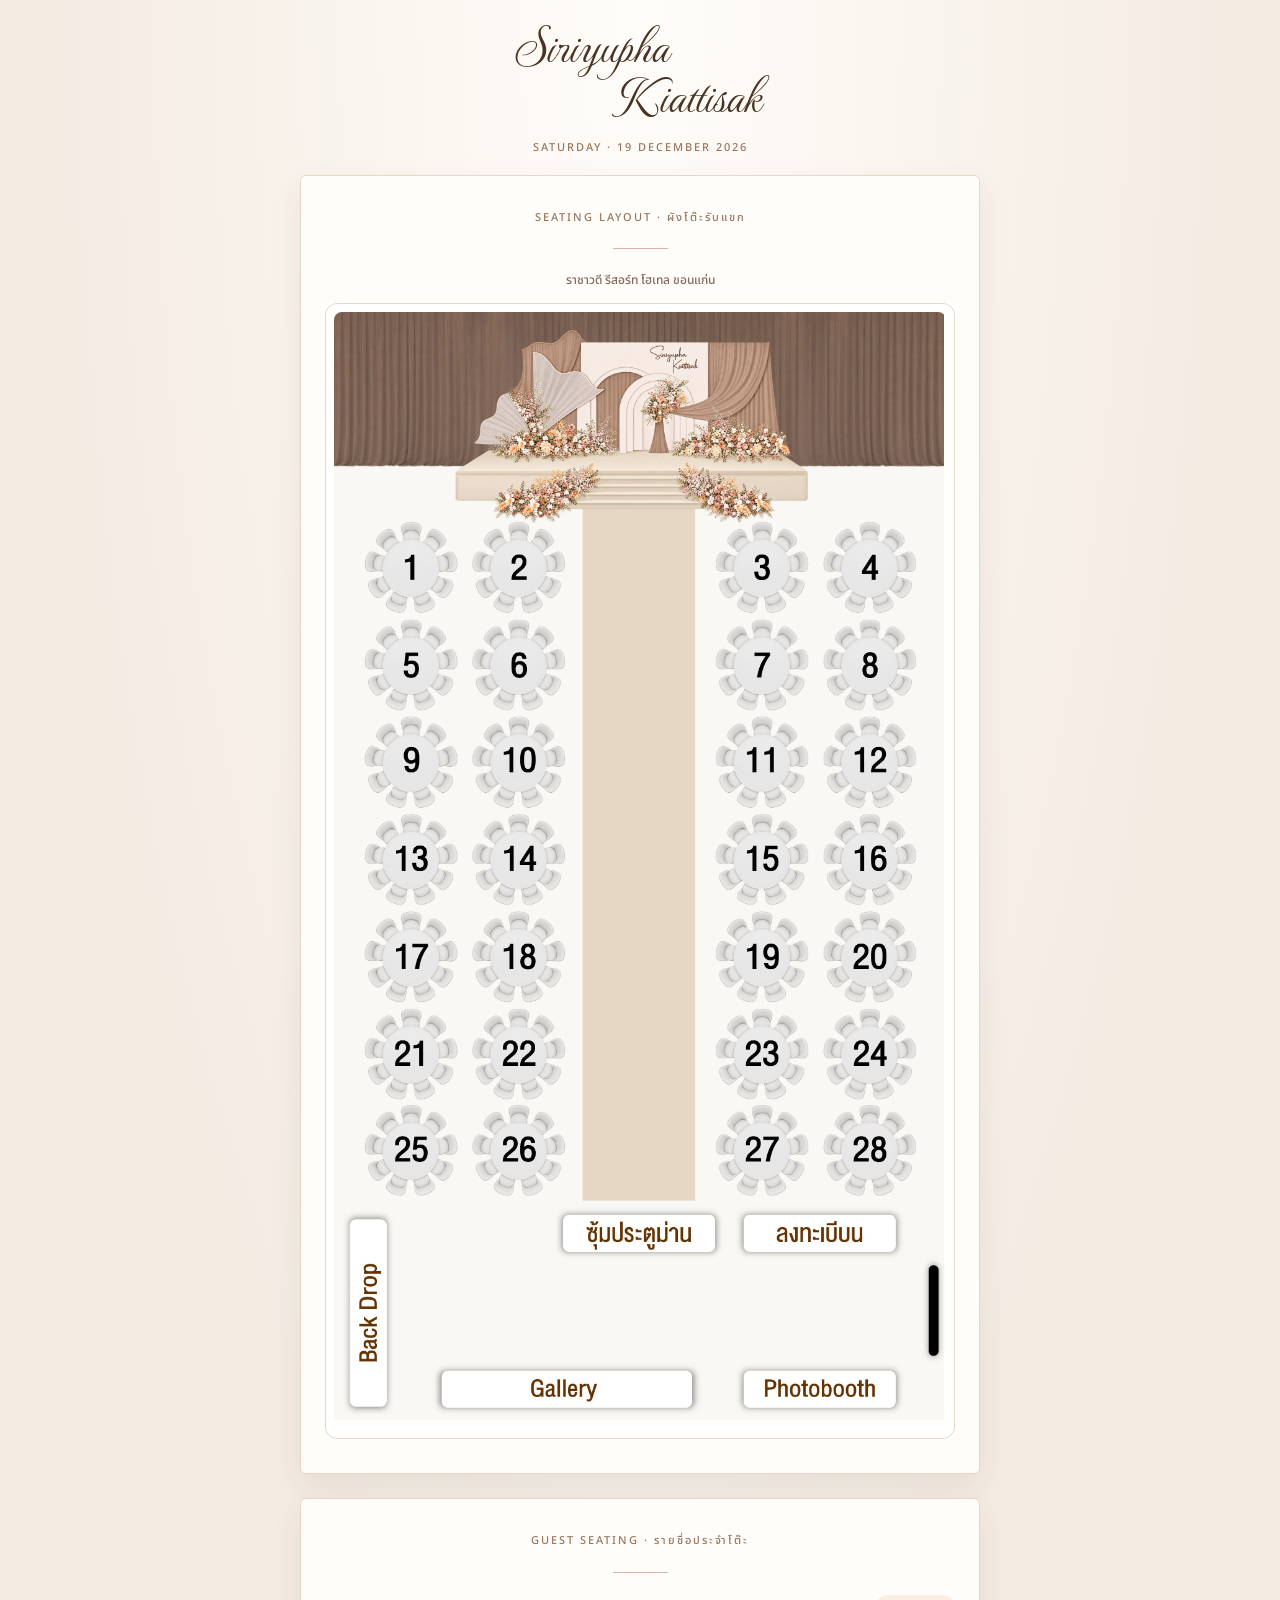
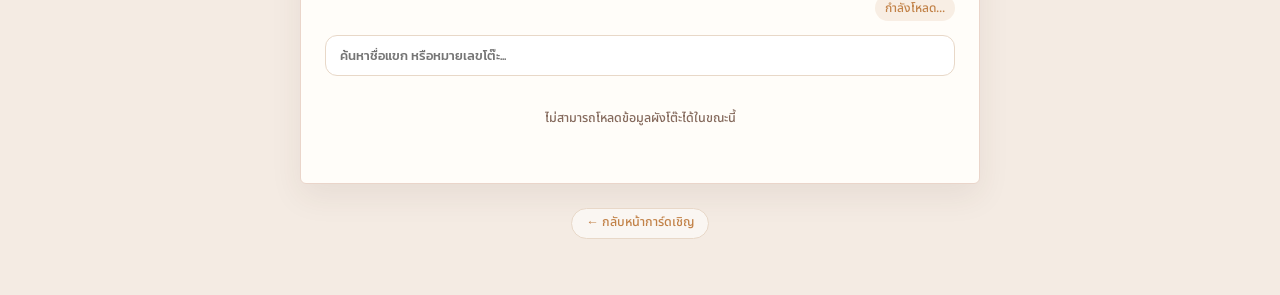
==== table/index.html @ b4d5d45e "Initial commit change" ====
<!DOCTYPE html>
<html lang="th">
<head>
  <meta charset="UTF-8">
  <meta name="viewport" content="width=device-width, initial-scale=1.0, maximum-scale=1.0, user-scalable=no">
  <title>Siri Kiat | ผังโต๊ะรับแขก</title>
  <link rel="apple-touch-icon-precomposed" href="../img/title.jpg" />
  <link rel="icon" href="../img/title.jpg" />

  <!-- Open Graph พรีวิวเมื่อส่งใน LINE -->
  <meta property="og:title" content="Siriyupha 🤍 Kiattisak | ผังโต๊ะรับแขก">
  <meta property="og:description" content="ตรวจสอบหมายเลขโต๊ะและรายชื่อแขก วันเสาร์ที่ 19 ธันวาคม 2569 ณ ราชาวดี รีสอร์ท โฮเทล ขอนแก่น">
  <meta property="og:type" content="website">

  <!-- Google Fonts -->
  <link rel="preconnect" href="https://fonts.googleapis.com">
  <link rel="preconnect" href="https://fonts.gstatic.com" crossorigin>
  <link href="https://fonts.googleapis.com/css2?family=Kanit:wght@300;400;500&family=Playfair+Display:ital,wght@0,400;0,500;1,400&display=swap" rel="stylesheet">
  <link href="https://fonts.googleapis.com/css2?family=Noto+Sans+Thai:wght@100..900&display=swap" rel="stylesheet">
  <link href="https://fonts.googleapis.com/css2?family=Great+Vibes&family=MonteCarlo&family=Rochester&family=Stalemate&display=swap" rel="stylesheet">

  <!-- เชื่อมโยงไฟล์ CSS -->
  <link rel="stylesheet" href="css/table.css">
  <link rel="stylesheet" href="../css/style.css">
</head>
<body>
  <main class="page-wrap">
    <header class="top-bar">
      <div class="couple-en" style="margin-right: 100px;">Siriyupha</div>
      <div class="couple-en" style="margin-left: 100px;">Kiattisak</div>
      <div class="eyebrow" style="margin-top: 20px;">SATURDAY · 19 DECEMBER 2026</div>
    </header>

    <!-- ส่วนบน: รูปผังโต๊ะรับแขก -->
    <section class="card">
      <div class="eyebrow" style="text-align: center;">SEATING LAYOUT · ผังโต๊ะรับแขก</div>
      <div class="divider"></div>
      <p class="subtitle">ราชาวดี รีสอร์ท โฮเทล ขอนแก่น</p>

      <div class="layout-frame">
        <img src="../img/table.jpg" alt="ผังโต๊ะรับแขกงานแต่ง Siriyupha & Kiattisak">
      </div>
    </section>

    <!-- ส่วนล่าง: หมายเลขโต๊ะ และรายชื่อแขก 10 ท่าน -->
    <section class="card tables-card">
      <div class="eyebrow" style="text-align: center;">GUEST SEATING · รายชื่อประจำโต๊ะ</div>
      <div class="divider"></div>
      <div class="tables-head">
        <div>
        </div>
        <div class="table-count" id="tableCount">กำลังโหลด...</div>
      </div>

      <div class="search-box">
        <input
          type="search"
          id="guestSearch"
          placeholder="ค้นหาชื่อแขก หรือหมายเลขโต๊ะ..."
          oninput="filterTables()"
        >
      </div>

      <div class="tables-grid" id="tablesGrid">
        <div class="loading-box">กำลังโหลดข้อมูลผังโต๊ะ...</div>
      </div>
    </section>

    <footer style="text-align: center;">
      <a href="../" class="back-link">← กลับหน้าการ์ดเชิญ</a>
    </footer>
  </main>

  <script src="js/table.js"></script>
</body>
</html>
---- table/css/table.css ----
:root {
  --bg-page: #F4EBE3;
  --bg-card: #FAF6F2;
  --border-light: #E8D8C8;
  --primary: #C28248;
  --primary-soft: rgba(194, 130, 72, 0.12);
  --seal-dark: #3D271D;
  --text-main: #4A3227;
  --text-muted: #856A5D;
}

* {
  box-sizing: border-box;
  margin: 0;
  padding: 0;
}

body {
  font-family: 'Kanit', sans-serif;
  background: var(--bg-page);
  color: var(--text-main);
  line-height: 1.5;
  padding: 20px 14px 48px;
}

.page-wrap {
  max-width: 680px;
  margin: 0 auto;
}

.top-bar {
  text-align: center;
  margin-bottom: 18px;
}

.back-link {
  display: inline-block;
  font-size: 12.5px;
  color: var(--primary);
  text-decoration: none;
  padding: 5px 14px;
  border-radius: 999px;
  border: 1px solid var(--border-light);
  background: var(--bg-card);
  margin-bottom: 8px;
}

.couple-script {
  font-family: 'Great Vibes', cursive;
  font-size: 38px;
  color: var(--seal-dark);
  line-height: 1.15;
}

.event-date {
  font-family: 'Playfair Display', serif;
  font-size: 11px;
  letter-spacing: 1.4px;
  color: var(--text-muted);
  margin-top: 2px;
}

.card {
  background: var(--bg-card);
  border: 1px solid var(--border-light);
  border-radius: 18px;
  padding: 20px 16px;
  box-shadow: 0 8px 24px rgba(61, 39, 29, 0.05);
  margin-bottom: 18px;
}

.section-label {
  font-size: 13px;
  font-weight: 500;
  letter-spacing: 1px;
  color: var(--seal-dark);
  text-align: center;
}

.tables-head .section-label {
  text-align: left;
}

.title-line {
  width: 44px;
  height: 2px;
  background: var(--primary);
  margin: 8px auto 10px;
  border-radius: 2px;
}

.title-line.left {
  margin: 6px 0 0;
}

.subtitle {
  text-align: center;
  font-size: 12px;
  color: var(--text-muted);
  margin-bottom: 14px;
}

.layout-frame {
  background: #FFFFFF;
  border: 1px solid var(--border-light);
  border-radius: 12px;
  padding: 8px;
}

.layout-frame img {
  display: block;
  width: 100%;
  height: auto;
  border-radius: 8px;
}

.tables-head {
  display: flex;
  align-items: center;
  justify-content: space-between;
  gap: 10px;
  margin-bottom: 14px;
}

.table-count {
  font-size: 12px;
  color: var(--primary);
  background: var(--primary-soft);
  padding: 4px 10px;
  border-radius: 999px;
  white-space: nowrap;
}

.search-box {
  margin-bottom: 14px;
}

.search-box input {
  width: 100%;
  padding: 10px 14px;
  border-radius: 12px;
  border: 1px solid var(--border-light);
  background: #FFFFFF;
  font-family: 'Kanit', sans-serif;
  font-size: 13px;
  color: var(--text-main);
  outline: none;
}

.search-box input:focus {
  border-color: var(--primary);
}

.tables-grid {
  display: grid;
  grid-template-columns: 1fr;
  gap: 12px;
}

@media (min-width: 540px) {
  .tables-grid {
    grid-template-columns: repeat(2, 1fr);
  }
}

.table-box {
  background: #FFFFFF;
  border: 1px solid var(--border-light);
  border-radius: 12px;
  padding: 12px;
}

.table-header {
  display: flex;
  align-items: center;
  justify-content: space-between;
  padding-bottom: 7px;
  margin-bottom: 8px;
  border-bottom: 1px dashed var(--border-light);
}

.table-no {
  font-size: 14px;
  font-weight: 500;
  color: var(--seal-dark);
}

.table-badge {
  font-size: 11px;
  color: var(--text-muted);
}

.guest-list {
  list-style: none;
  display: grid;
  grid-template-columns: 1fr 1fr;
  gap: 4px 10px;
}

.guest-list li {
  font-size: 11px;
  line-height: 1.45;
  color: var(--text-main);
  white-space: nowrap;
  overflow: hidden;
  text-overflow: ellipsis;
}

.guest-list li span.idx {
  color: var(--primary);
  font-weight: 500;
  margin-right: 3px;
}

.loading-box {
  grid-column: 1 / -1;
  text-align: center;
  padding: 20px;
  font-size: 12.5px;
  color: var(--text-muted);
}
---- css/style.css ----
:root {
  /* โทนสีหลัก #C28248 และสีน้ำตาลอุ่นหรูหรา */
  --primary: #C28248;
  --primary-dark: #A46631;
  --pink: #F4EBE3;
  --cream: #FFFDF9;
  --brown: #4A3324;
  --muted: #99755E;
}

* {
  box-sizing: border-box;
  margin: 0;
  padding: 0;
}

body {
  min-height: 100vh;
  background:
    radial-gradient(ellipse at top, #FFFDF9, transparent 65%),
    var(--pink);
  color: var(--brown);
  /* font-family: "Kanit", sans-serif; */
  font-family: "Noto Sans Thai", sans-serif;
  font-weight: 500;
  overflow-x: hidden;
}

button, a, input, select, textarea {
  font: inherit;
}

.page {
  width: min(100% - 28px, 540px);
  margin: auto;
  padding: 42px 0 32px;
  text-align: center;
}

.eyebrow {
  font-size: 11px;
  letter-spacing: 2px;
  color: var(--muted);
  text-transform: uppercase;
  margin-bottom: 8px;
}

h1 {
  font-family: "Playfair Display", serif;
  font-size: clamp(32px, 8vw, 46px);
  font-weight: 400;
  margin: 12px 0 6px;
  color: var(--brown);
}

.intro {
  font-size: 14px;
  margin: 0 0 20px;
  color: var(--muted);
}

/* ==========================================
   Envelope Scene (มิติจำลองและซองจดหมายตามแบบภาพ)
========================================== */
.envelope-scene {
  position: relative;
  width: min(100%, 460px); /* ขยายขนาดซองให้กว้างและได้สัดส่วนตาม image_0.png */
  height: 270px;
  margin: 10px auto 25px;
  perspective: 1000px;
}

.envelope {
  position: absolute;
  bottom: 0;
  left: 0;
  width: 100%;
  height: 250px; /* ปรับมิติกล่องนอกให้สูงขึ้นพอดีกับการ์ด 235px เพื่อไม่ให้แลบพ้นขอบบน */
  background: #DCB897;
  border-radius: 8px;
  box-shadow: 0 15px 35px rgba(74, 51, 36, 0.15);
}

/* แผ่นการ์ดซองจดหมาย (ซ่อนมิดชิดด้านในเมื่อปิด และเลื่อนพ้นแบบไม่มีแลบ) */
.letter {
  position: absolute;
  z-index: 6;
  left: 4.5%;
  bottom: 12px;
  width: 91%;
  height: 235px;
  padding: 0 !important;
  background: var(--cream);
  border-radius: 6px;
  overflow: hidden;
  box-shadow: 0 4px 15px rgba(74, 51, 36, 0.1);
  transform: translateY(0px);
  transition: transform 0.8s cubic-bezier(0.4, 0, 0.2, 1),
              height 0.8s cubic-bezier(0.4, 0, 0.2, 1);
  transition-delay: 0s;
}

/* ตัวรูปภาพด้านในแบบเต็มใบ */
.letter-img {
  width: 100%;
  height: 100%;
  object-fit: cover;
  object-position: top;
  display: block;
}

/* กระเป๋าปิดด้านหน้า (Pocket V-Shape ตาม image_1) */
.pocket {
  position: absolute;
  inset: 0;
  background: #D4AA85;
  clip-path: polygon(0 20%, 50% 70%, 100% 20%, 100% 100%, 0 100%);
  /* clip-path: polygon(0 38%, 50% 68%, 100% 38%, 100% 100%, 0 100%); */
  z-index: 6;
  border-radius: inherit;
  backface-visibility: hidden;
}

/* ฝาสามเหลี่ยมปิดซอง (Flap Geometric ตาม image_0) */
.flap-off {
  position: absolute;
  z-index: 7;
  border-radius: inherit;
  left: 0;
  top: 0;
  width: 100%;
  height: 70%;
  background: #EED7C3;
  /* clip-path: polygon(0 0, 100% 0, 50% 100%); */
  clip-path: polygon(0 0, 100% 0, 100% 30%, 50% 100%, 0 30%);
  transform-origin: top center;
  transition: transform 0.6s ease-in-out;
  backface-visibility: hidden;
}

/* ฝาสามเหลี่ยมเปิดซอง */
.flap-on {
  position: absolute;
  z-index: 0;
  border-radius: inherit;
  left: 0;
  bottom: -70%;
  width: 100%;
  height: 70%;
  background: #DCB897;
  clip-path: polygon(0 0, 100% 0, 100% 30%, 50% 100%, 0 30%);
  transform-origin: top center;
  transform: scaleY(-1);
  transition: bottom 1s ease-in-out, transform 1s ease-in-out;
}

/* ตราประทับครั่ง #C28248 พร้อมหัวใจตรงกลาง */
.seal {
  position: absolute;
  z-index: 8;
  left: 50%;
  top: 45%;
  transform: translate(-50%, -50%);
  width: 48px;
  height: 48px;
  border-radius: 50%;
  background: var(--brown);
  /* background: var(--primary); */
  color: white;
  display: grid;
  place-items: center;
  font-size: 22px;
  box-shadow: 0 4px 10px rgba(0, 0, 0, 0.2);
  transition: opacity 0.3s ease;
  user-select: none;
}

/* === แอนิเมชันเปิดฝาและดันการ์ดขยายขึ้น (ตาม image_1) === */
.envelope-scene.open {
  height: 570px;
  transition: height 0.8s ease-in-out;
}

/* 1. ฝาบนเปิดขึ้นหมุนไปข้างหลัง */
.envelope-scene.open .flap-off {
  opacity: 0;
  transition: opacity 0.6s ease-in-out;
}
.envelope-scene.open .flap-on {
  bottom: 25%;
  transition: bottom 0.8s ease-in-out;
}
/* .envelope-scene.open .envelope {
  border-radius: 0;
} */

/* 2. ตราประทับหายไป */
.envelope-scene.open .seal {
  opacity: 0;
  pointer-events: none;
}

/* 3. การ์ดพุ่งทะยานพ้นซองแสดงภาพชัดเจน */
.envelope-scene.open .letter {
  height: 550px;
  transform: translateY(0px);
  transition-delay: 0.8s;
}

/* ปุ่ม "เปิดการ์ดเชิญ ♡" */
.open-button, .action-button {
  display: inline-block;
  border: 0;
  border-radius: 999px;
  background: var(--brown);
  color: white;
  padding: 12px 32px;
  font-size: 14px;
  text-decoration: none;
  cursor: pointer;
  transition: transform 0.2s, background 0.2s;
  box-shadow: 0 4px 12px rgba(74, 51, 36, 0.15);
}

.open-button:active, .action-button:active {
  transform: scale(0.96);
}

.hint {
  color: var(--muted);
  font-size: 12px;
  margin: 12px 0 32px;
}

/* ==========================================
   Invitation Content (ส่วนรายละเอียดการ์ดล่างสุด)
========================================== */
.invitation {
  display: none;
  opacity: 0;
  transform: translateY(16px);
  transition: opacity 0.7s ease, transform 0.7s ease;
}

.invitation.show {
  display: block;
  opacity: 1;
  transform: translateY(0);
}

.img-fluid {
  max-width: 100%;
  height: auto;
}

.card-img {
  padding: 10px;
  background: var(--cream);
  border: 1px solid #ead5ca;
  border-radius: 6px;
  box-shadow: 0 12px 32px rgba(74, 51, 36, 0.08);
  margin-bottom: 24px;
}

.card-invite {
  padding: 34px 0px;
  background: var(--cream);
  border: 1px solid #ead5ca;
  border-radius: 6px;
  box-shadow: 0 12px 32px rgba(74, 51, 36, 0.08);
  margin-bottom: 24px;
}

.card {
  padding: 34px 24px;
  background: var(--cream);
  border: 1px solid #ead5ca;
  border-radius: 6px;
  box-shadow: 0 12px 32px rgba(74, 51, 36, 0.08);
  margin-bottom: 24px;
}

.divider {
  width: 55px;
  height: 1px;
  margin: 22px auto;
  background: #d9b3a9;
}

.couple-en {
  /* font-family: "Playfair Display", serif; */
  /* font-family: "Stalemate", cursive; */
  font-family: "MonteCarlo", cursive;
  /* font-family: "Rochester", cursive; */
  /* font-family: "Great Vibes", cursive; */
  font-size: clamp(35px, 10vw, 50px);
  line-height: 1;
  color: var(--brown);
  /* color: var(--primary-dark); */
}

.couple-th {
  font-family: "Noto Sans Thai", sans-serif;
  font-size: 20px;
  line-height: 1.2;
  color: var(--primary-dark);
  margin: 30px 0px;
}
.couple-th-sm {
  font-family: "Noto Sans Thai", sans-serif;
  font-size: 15px;
  line-height: 1.3;
  color: var(--primary-dark);
  margin: 30px 0px;
}

.date {
  margin: 15px 0 5px;
  letter-spacing: 2px;
  font-size: 14px;
}

.thai-date {
  color: var(--muted);
  font-size: 13px;
}

.message {
  line-height: 1.9;
  font-size: 14px;
}

.venue {
  font-weight: 400;
  margin-top: 8px;
}

.schedule {
  margin-top: 28px;
  text-align: left;
}

.schedule h2 {
  font-size: 19px;
  font-weight: 400;
  text-align: center;
  color: var(--primary-dark);
}

.event {
  display: grid;
  grid-template-columns: 65px 1fr;
  gap: 12px;
  padding: 12px 0;
  border-bottom: 1px solid #f0e2da;
  font-size: 13px;
  line-height: 1.7;
}

.time {
  font-weight: 500;
  color: var(--primary);
}

.actions {
  display: flex;
  flex-wrap: wrap;
  justify-content: center;
  gap: 10px;
  margin-top: 24px;
}

.action-button.secondary {
  color: var(--brown);
  background: transparent;
  border: 1px solid #d8b6ad;
}

.line-button {
  color: var(--white);
  background: #00B900;
  border: 1px solid #00B900;
  border-radius: 999px;
}

/* ==========================================
   RSVP Form (แบบฟอร์มบันทึกข้อมูล)
========================================== */
.rsvp-form {
  text-align: left;
}

.form-group {
  margin-bottom: 16px;
}

.form-group label {
  display: block;
  font-size: 13px;
  margin-bottom: 6px;
  color: var(--brown);
}

.form-control {
  width: 100%;
  padding: 10px 14px;
  border: 1px solid #d8b6ad;
  border-radius: 8px;
  background: #fff;
  color: var(--brown);
  outline: none;
}

.form-control:focus {
  border-color: var(--primary);
  box-shadow: 0 0 0 2px rgba(194, 130, 72, 0.2);
}

.submit-btn {
  width: 100%;
  padding: 12px;
  border: 0;
  border-radius: 999px;
  background: var(--primary);
  color: white;
  font-weight: 500;
  cursor: pointer;
  margin-top: 10px;
  transition: background 0.2s;
}

.submit-btn:disabled {
  background: #ccc;
  cursor: not-allowed;
}

#rsvpAlert {
  display: none;
  padding: 12px;
  border-radius: 8px;
  text-align: center;
  font-size: 13px;
  margin-top: 12px;
}

.alert-success { background: #e8f5e9; color: #2e7d32; }
.alert-error { background: #ffebee; color: #c62828; }

/* ==========================================
   Wishes Carousel (บล็อกคำอวยพรเลื่อนซ้าย-ขวา)
========================================== */
.wishes-section {
  width: 100%;
  /* margin: 24px auto; */
  text-align: left;
}

.wishes-header {
  display: flex;
  justify-content: space-between;
  align-items: center;
  margin-bottom: 12px;
  padding: 0 2px;
}

.wishes-eyebrow {
  font-size: 11px;
  letter-spacing: 2px;
  color: #967768;
}

.wish-count {
  font-size: 13px;
  font-weight: 400;
  color: #3D271D;
}

/* ปุ่มลูกศรเลื่อนซ้าย-ขวา */
.carousel-nav {
  display: flex;
  gap: 6px;
}

.nav-btn {
  width: 32px;
  height: 32px;
  border-radius: 50%;
  border: 1px solid #E2C8B8;
  background: #FFFFFF;
  color: #3D271D;
  font-size: 18px;
  line-height: 1;
  display: grid;
  place-items: center;
  cursor: pointer;
  transition: background 0.2s, color 0.2s;
}

.nav-btn:hover {
  background: #C38249;
  border-color: #C38249;
  color: #FFFFFF;
}

/* คอนเทนเนอร์แนวนอน */
.wishes-carousel {
  display: flex;
  gap: 12px;
  overflow-x: auto;
  scroll-snap-type: x mandatory;
  scroll-behavior: smooth;
  padding: 4px 2px 10px;
  -webkit-overflow-scrolling: touch;
  scrollbar-width: none; /* ซ่อน Scrollbar ใน Firefox */
}

.wishes-carousel::-webkit-scrollbar {
  display: none; /* ซ่อน Scrollbar ใน Chrome / Safari */
}

/* การ์ดบล็อกคำอวยพรแต่ละใบ */
.wish-card {
  flex: 0 0 250px;
  min-height: 155px;
  scroll-snap-align: start;
  background: #FFFFFF;
  border: 1px solid #EBDAD0;
  border-radius: 14px;
  padding: 16px;
  box-shadow: 0 6px 16px rgba(61, 39, 29, 0.05);
  display: flex;
  flex-direction: column;
  justify-content: space-between;
}

.wish-card-top {
  display: flex;
  align-items: center;
  gap: 10px;
  margin-bottom: 10px;
}

.wish-avatar {
  width: 34px;
  height: 34px;
  border-radius: 50%;
  background: #C38249;
  color: #FFFFFF;
  font-size: 13px;
  font-weight: 500;
  display: grid;
  place-items: center;
  flex-shrink: 0;
}

.wish-sender {
  font-size: 13px;
  font-weight: 500;
  color: #3D271D;
  white-space: nowrap;
  overflow: hidden;
  text-overflow: ellipsis;
}

.wish-text {
  font-size: 13px;
  color: #5C4638;
  line-height: 1.55;
  display: -webkit-box;
  -webkit-line-clamp: 4;
  -webkit-box-orient: vertical;
  overflow: hidden;
  margin-bottom: 10px;
}

.wish-footer {
  display: flex;
  justify-content: space-between;
  align-items: center;
  font-size: 11px;
  color: #A08C80;
  border-top: 1px solid #F6EFE9;
  padding-top: 8px;
}

.wish-heart {
  color: #C38249;
}

.wish-placeholder {
  width: 100%;
  text-align: center;
  padding: 30px;
  font-size: 13px;
  color: #967768;
  background: #FFFFFF;
  border-radius: 14px;
  border: 1px dashed #E2C8B8;
}

/* ==========================================
   Wedding Gift Block (ร่วมแสดงความยินดี)
========================================== */
.gift-message {
  font-size: 13.5px;
  line-height: 1.85;
  color: var(--text-muted);
  margin-bottom: 22px;
}

.qr-box {
  width: 100%;
  max-width: 210px;
  margin: 0 auto 18px;
  padding: 12px;
  background: #FFFFFF;
  border: 1px solid var(--border-light);
  border-radius: 14px;
  box-shadow: 0 6px 18px rgba(61, 39, 29, 0.06);
}

.qr-box img {
  width: 100%;
  height: auto;
  display: block;
  border-radius: 8px;
}

.bank-info {
  background: #FAF6F2;
  border: 1px solid var(--border-light);
  border-radius: 12px;
  padding: 18px 14px;
  margin-bottom: 14px;
}

.bank-name {
  font-size: 13px;
  color: var(--text-muted);
}

.account-no {
  font-size: 20px;
  font-weight: 500;
  color: var(--seal-dark);
  letter-spacing: 1px;
  margin: 4px 0;
}

.account-name {
  font-size: 13.5px;
  color: var(--text-main);
  margin-bottom: 14px;
}

.copy-btn {
  display: inline-block;
  padding: 8px 22px;
  border-radius: 999px;
  border: 1px solid var(--primary);
  background: #FFFFFF;
  color: var(--primary);
  font-size: 12.5px;
  font-weight: 400;
  cursor: pointer;
  transition: all 0.2s ease;
}

.copy-btn.copied {
  background: var(--primary);
  color: #FFFFFF;
}

/* ==========================================
   Location Map & Nearby Hotels Block
========================================== */
.venue-header {
  margin-bottom: 16px;
}

.venue-name {
  font-size: 16px;
  font-weight: 500;
  color: var(--seal-dark);
}

.venue-sub {
  font-size: 12.5px;
  color: var(--text-muted);
  margin-top: 2px;
}

.map-image-box {
  position: relative;
  width: 100%;
  margin: 0 auto 16px;
  padding: 8px;
  background: #FFFFFF;
  border: 1px solid var(--border-light);
  border-radius: 14px;
  box-shadow: 0 6px 18px rgba(61, 39, 29, 0.06);
  overflow: hidden;
}

.map-image-box img {
  width: 100%;
  height: auto;
  display: block;
  border-radius: 9px;
}

.map-zoom-badge {
  display: inline-block;
  margin-top: 8px;
  font-size: 11.5px;
  color: var(--text-muted);
}

.gmap-btn {
  display: inline-block;
  width: 100%;
  max-width: 260px;
  padding: 11px 20px;
  border-radius: 999px;
  background: var(--primary);
  color: #FFFFFF;
  text-decoration: none;
  font-size: 13.5px;
  font-weight: 400;
  letter-spacing: 0.3px;
  box-shadow: 0 6px 16px rgba(194, 130, 72, 0.25);
  transition: transform 0.2s ease, opacity 0.2s ease;
}

.gmap-btn:active {
  transform: scale(0.98);
}

.hotel-section {
  padding-top: 20px;
  border-top: 1px dashed var(--border-light);
  text-align: left;
}

.hotel-heading {
  font-size: 14px;
  font-weight: 500;
  color: var(--seal-dark);
  text-align: center;
  margin-bottom: 14px;
}

.hotel-list {
  display: flex;
  flex-direction: column;
  gap: 10px;
}

.hotel-item {
  display: flex;
  align-items: center;
  justify-content: space-between;
  gap: 12px;
  background: #FAF6F2;
  border: 1px solid var(--border-light);
  border-radius: 12px;
  padding: 12px 14px;
}

.hotel-info {
  flex: 1;
  min-width: 0;
}

.hotel-name {
  font-size: 13.5px;
  font-weight: 500;
  color: var(--text-main);
  line-height: 1.4;
}

.hotel-meta {
  font-size: 11.5px;
  color: var(--text-muted);
  margin-top: 2px;
}

.hotel-link {
  flex-shrink: 0;
  padding: 6px 14px;
  border-radius: 999px;
  border: 1px solid var(--primary);
  background: #FFFFFF;
  color: var(--primary);
  font-size: 12px;
  text-decoration: none;
  transition: all 0.2s ease;
}

.hotel-link:active {
  background: var(--primary);
  color: #FFFFFF;
}

.hotel-meta {
  font-size: 11.5px;
  color: var(--text-muted);
  margin-top: 3px;
  line-height: 1.5;
}

.hotel-placeholder {
  text-align: center;
  font-size: 12.5px;
  color: var(--text-muted);
  padding: 16px 12px;
  background: #FAF6F2;
  border: 1px dashed var(--border-light);
  border-radius: 12px;
}

.footer {
  margin-top: 26px;
  color: var(--muted);
  font-size: 12px;
}
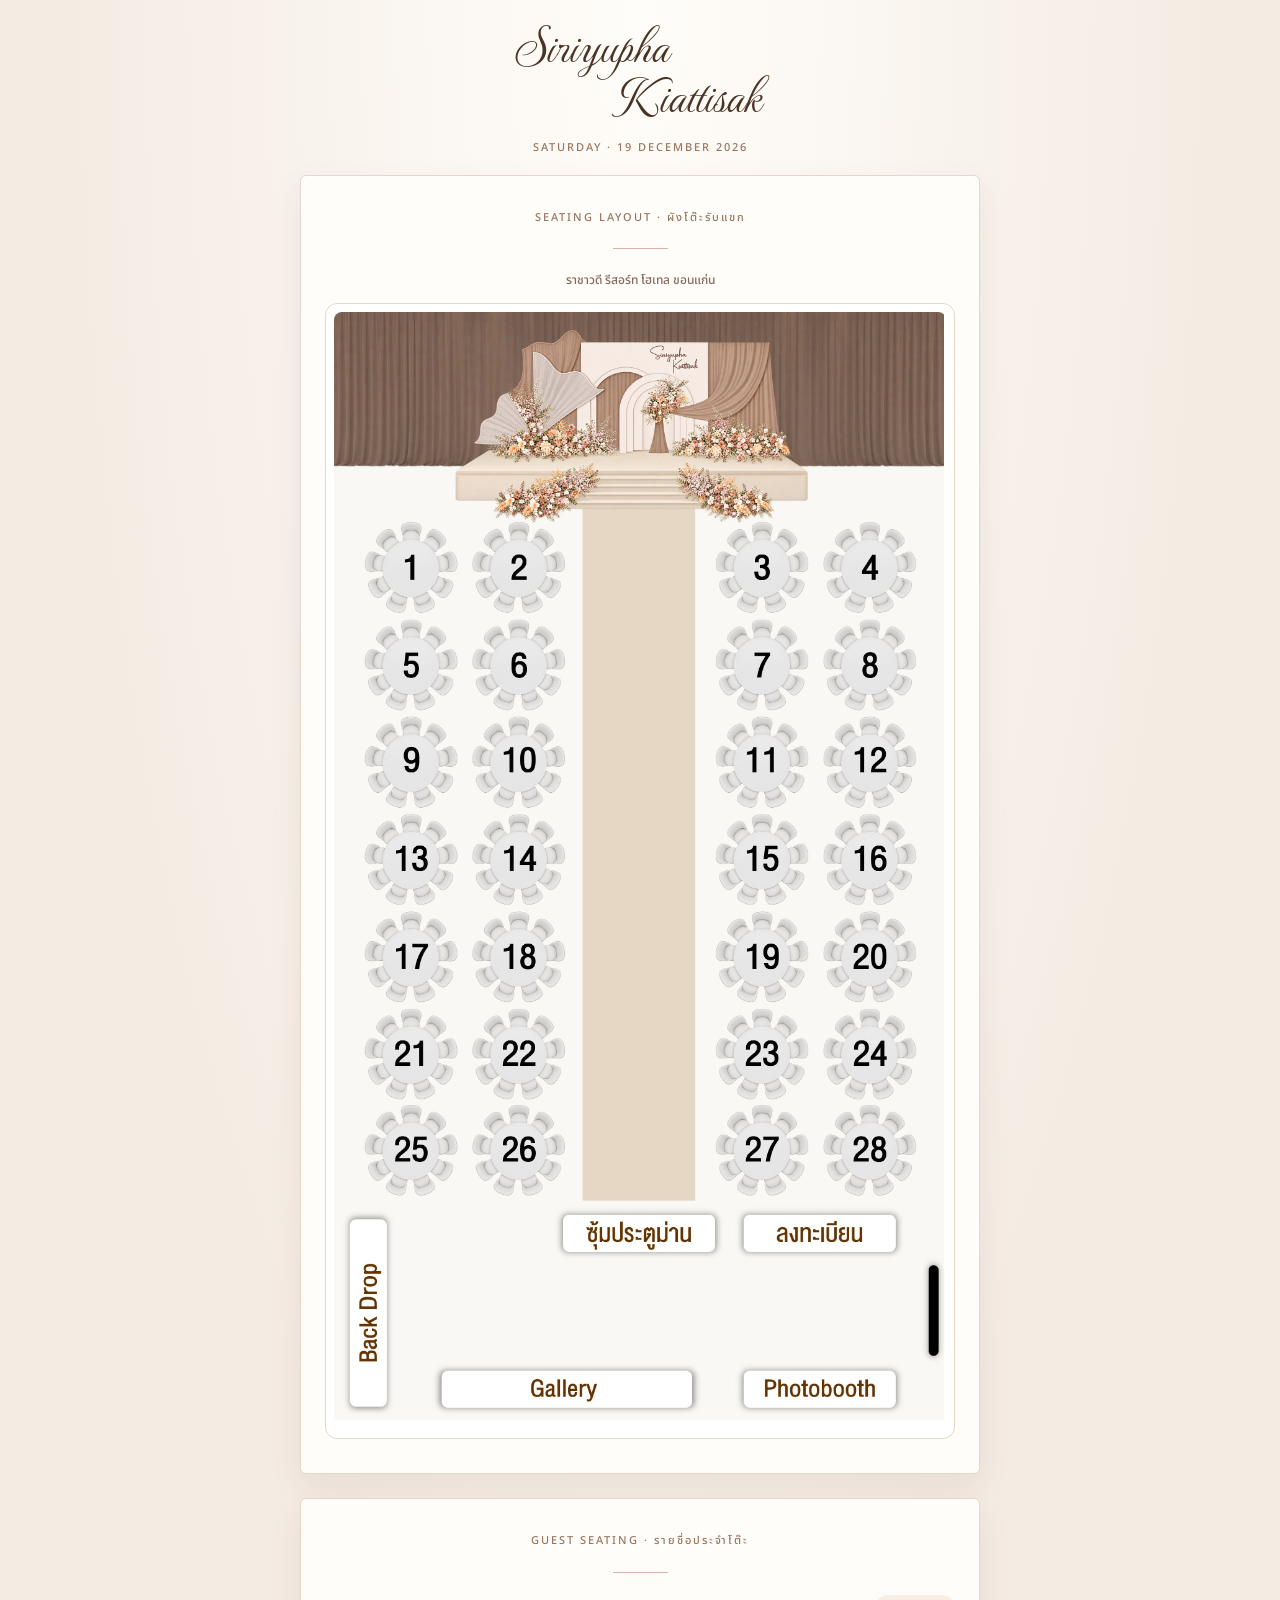
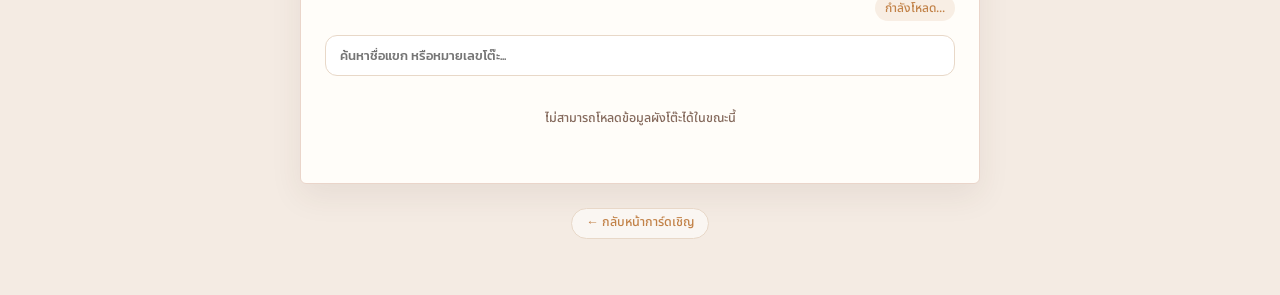
==== commit 06c5d35a: "Initial commit change" ====
--- a/table/index.html
+++ b/table/index.html
@@ -38,7 +38,7 @@
       <p class="subtitle">ราชาวดี รีสอร์ท โฮเทล ขอนแก่น</p>
 
       <div class="layout-frame">
-        <img src="../img/table.jpg" alt="ผังโต๊ะรับแขกงานแต่ง Siriyupha & Kiattisak">
+        <img src="../img/table-layout.jpg" alt="ผังโต๊ะรับแขกงานแต่ง Siriyupha & Kiattisak">
       </div>
     </section>
 
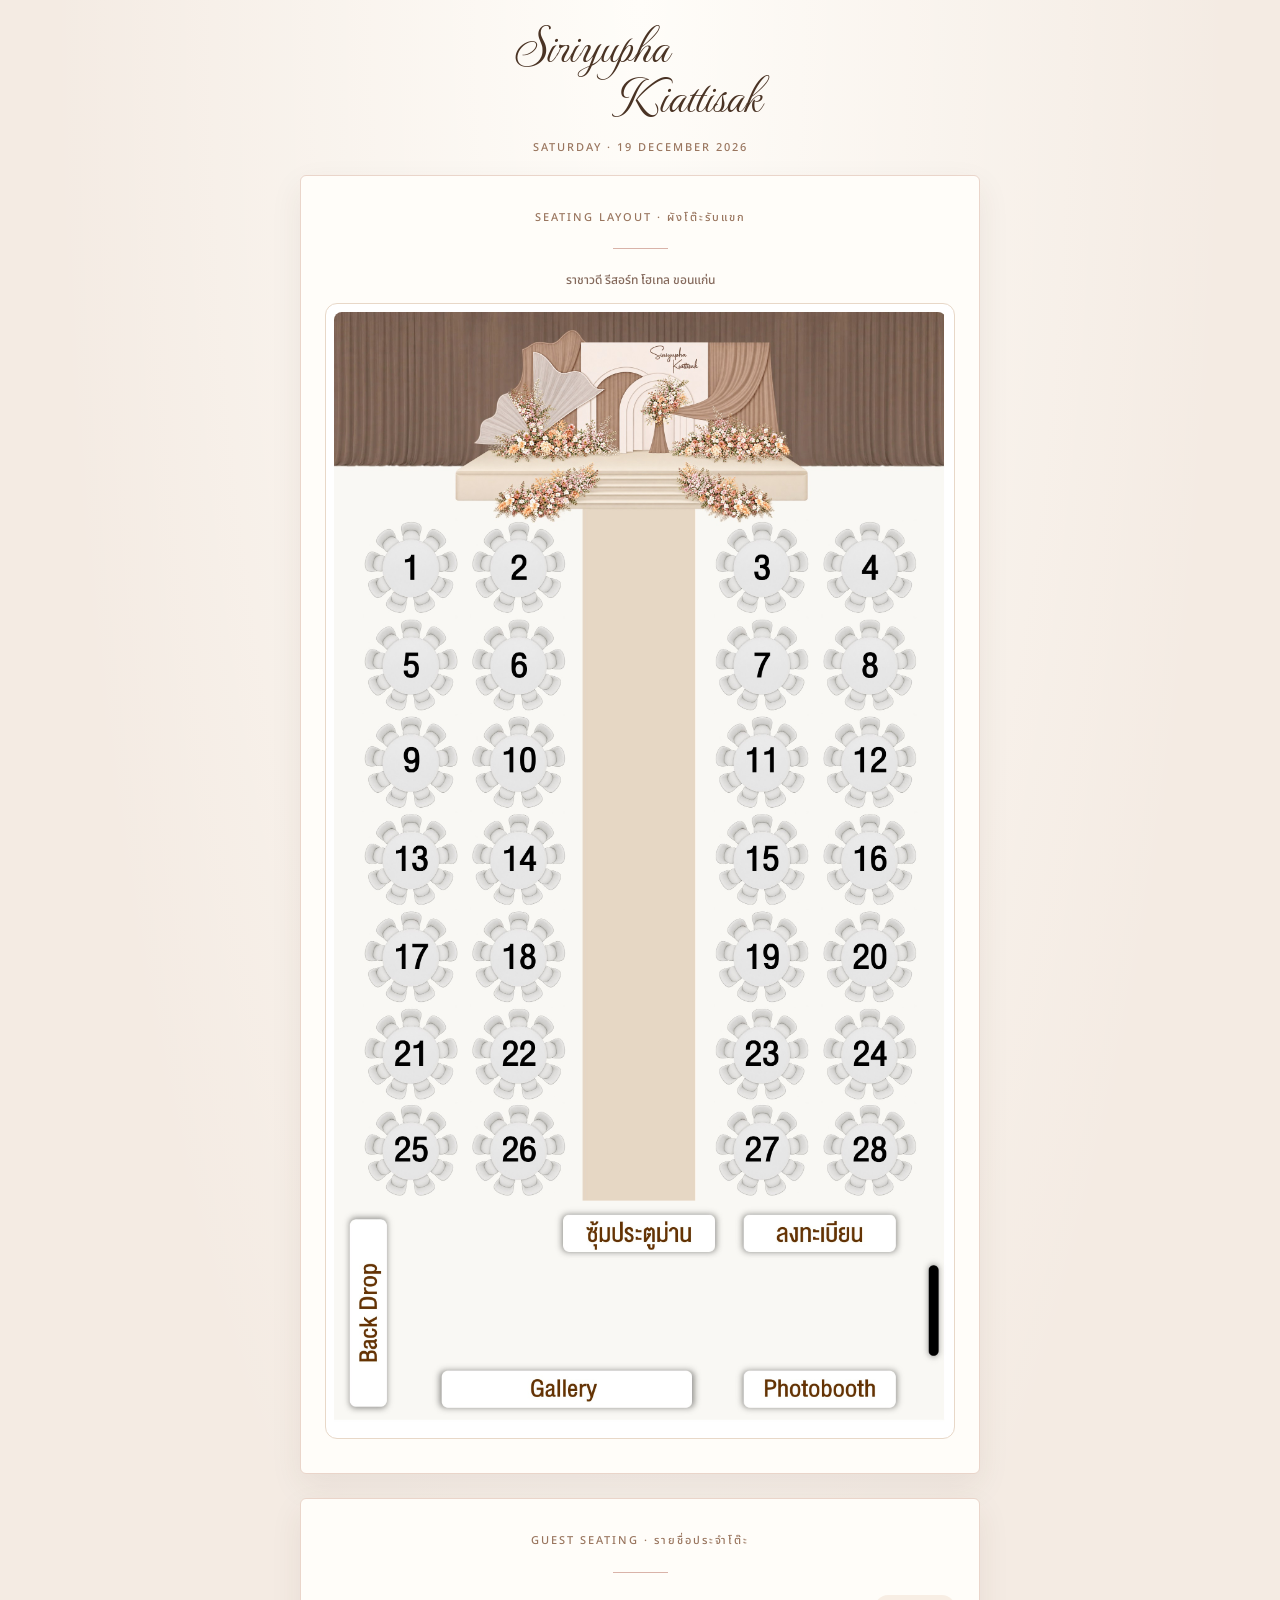
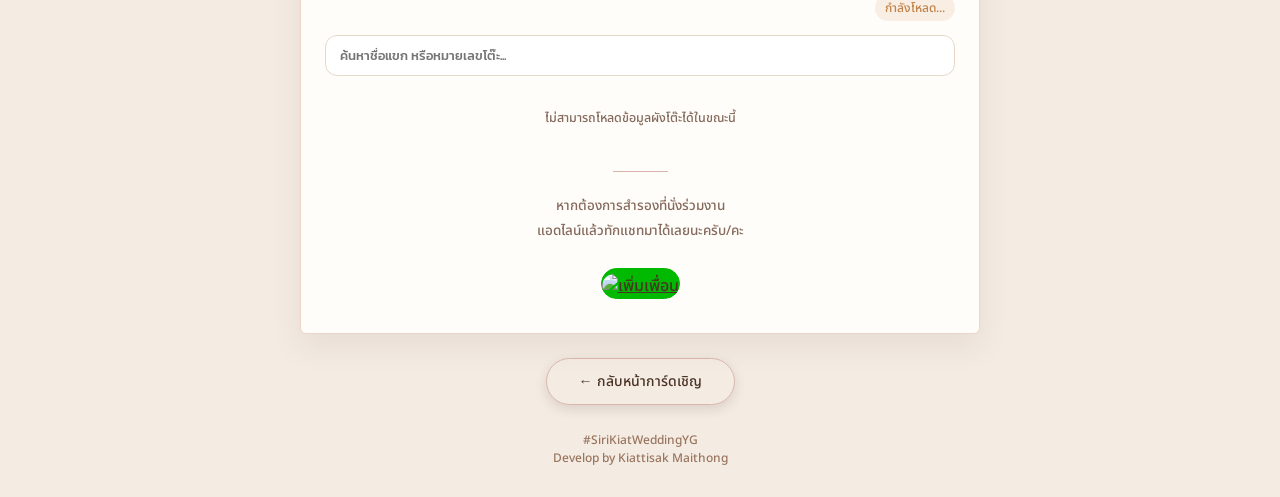
==== commit 36351c34: "Initial commit change" ====
--- a/table/index.html
+++ b/table/index.html
@@ -64,11 +64,27 @@
       <div class="tables-grid" id="tablesGrid">
         <div class="loading-box">กำลังโหลดข้อมูลผังโต๊ะ...</div>
       </div>
+
+      <div class="divider"></div>
+      <div class="gift-message" style="text-align: center;">หากต้องการสำรองที่นั่งร่วมงาน<br>แอดไลน์แล้วทักแชทมาได้เลยนะครับ/คะ</div>
+
+      <div class="actions">
+        <a class="line-button"
+          href="https://lin.ee/TeJUBSv"
+          target="_blank" rel="noopener">
+          <img src="https://scdn.line-apps.com/n/line_add_friends/btn/th.png" alt="เพิ่มเพื่อน" height="36" border="0" style="margin-top: 5px; border-radius: 999px;">
+        </a>
+      </div>
     </section>
 
-    <footer style="text-align: center;">
-      <a href="../" class="back-link">← กลับหน้าการ์ดเชิญ</a>
-    </footer>
+    <div class="actions" style="margin-bottom: 20px;">
+      <a class="action-button secondary" href="../" class="back-link">← กลับหน้าการ์ดเชิญ</a>
+    </div>
+
+    <div class="footer" style="text-align: center;">
+      #SiriKiatWeddingYG<br>
+      Develop by Kiattisak Maithong
+    </div>
   </main>
 
   <script src="js/table.js"></script>
--- a/table/css/table.css
+++ b/table/css/table.css
@@ -20,7 +20,7 @@
   background: var(--bg-page);
   color: var(--text-main);
   line-height: 1.5;
-  padding: 20px 14px 48px;
+  padding: 20px 14px 30px;
 }
 
 .page-wrap {
@@ -218,4 +218,20 @@
   padding: 20px;
   font-size: 12.5px;
   color: var(--text-muted);
+}
+
+/* โต๊ะเต็ม 10/10 ท่าน = สีเขียว */
+.table-badge.is-full {
+  color: #237A4B;
+  font-weight: 500;
+}
+
+/* รายการที่ระบุว่า "ว่าง" = สีแดง */
+.guest-list li.is-vacant {
+  color: #C0392B;
+  font-weight: 400;
+}
+
+.guest-list li.is-vacant span.idx {
+  color: #C0392B;
 }
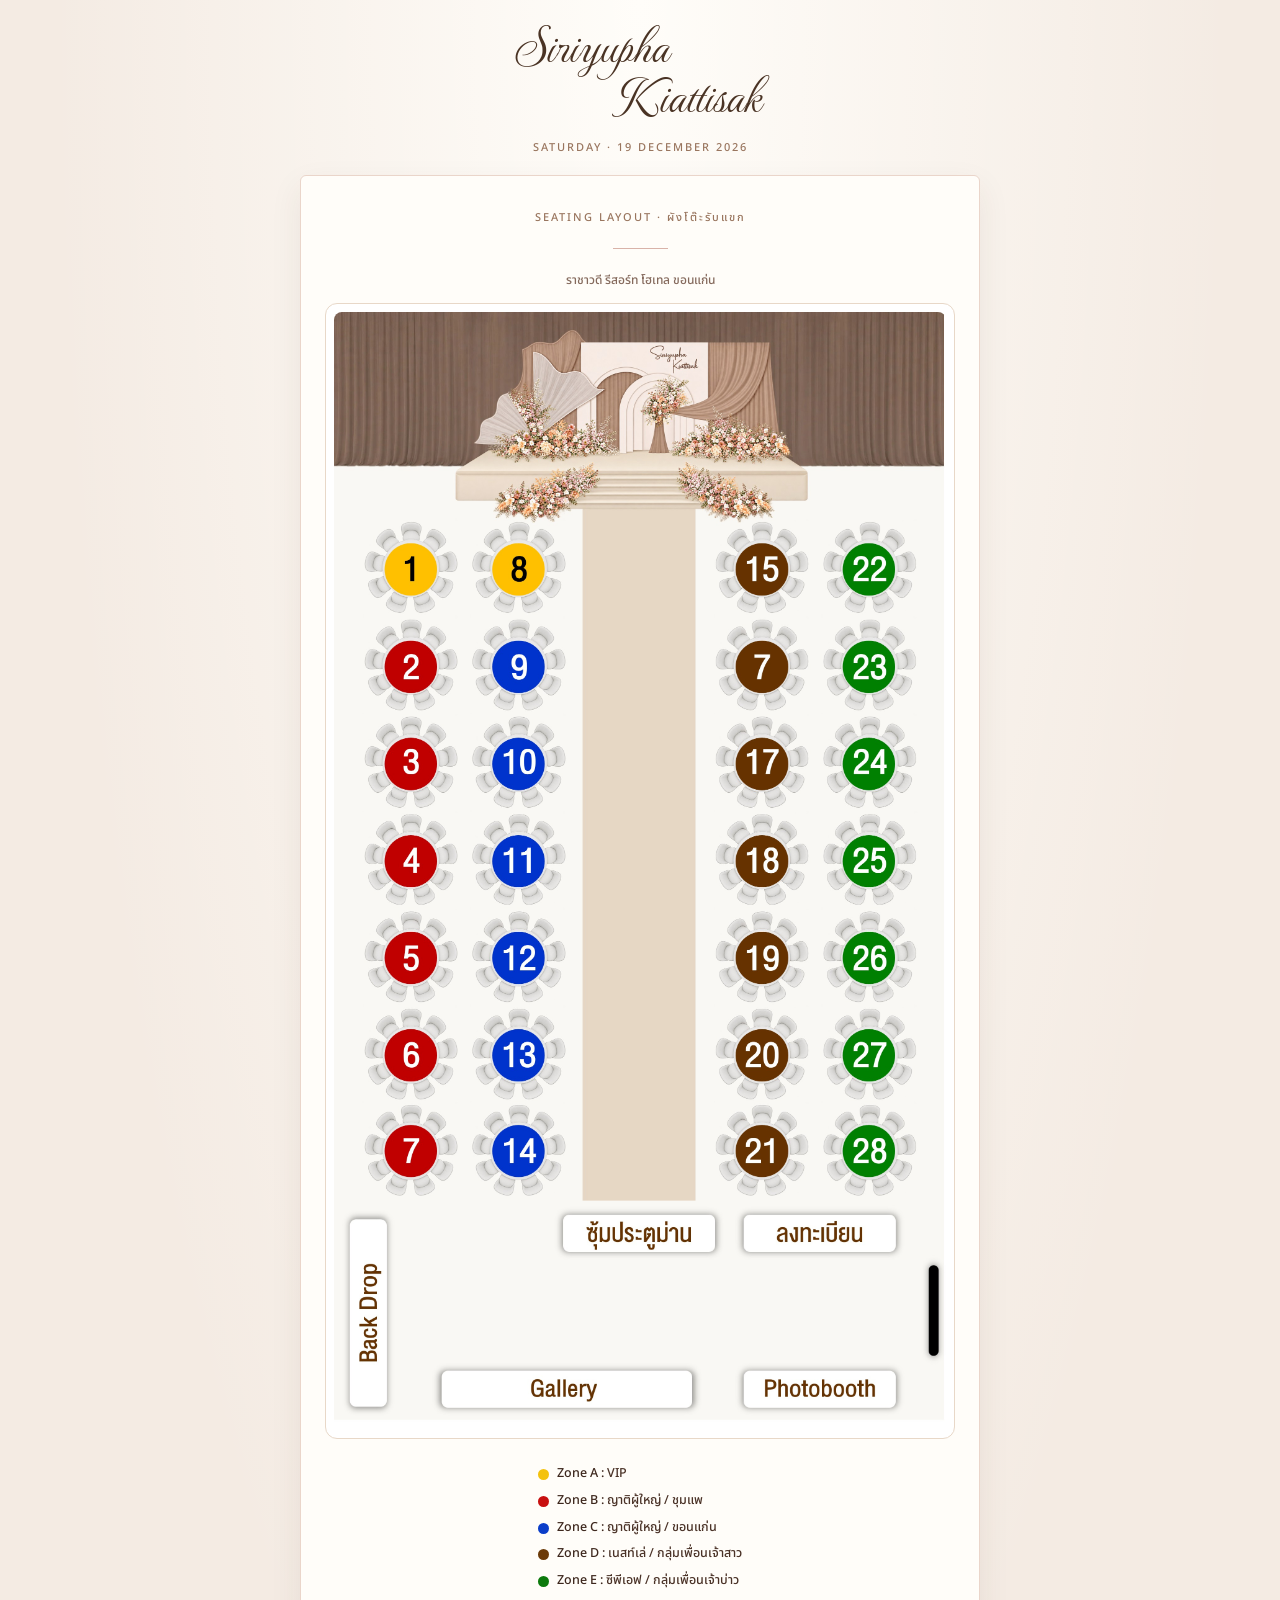
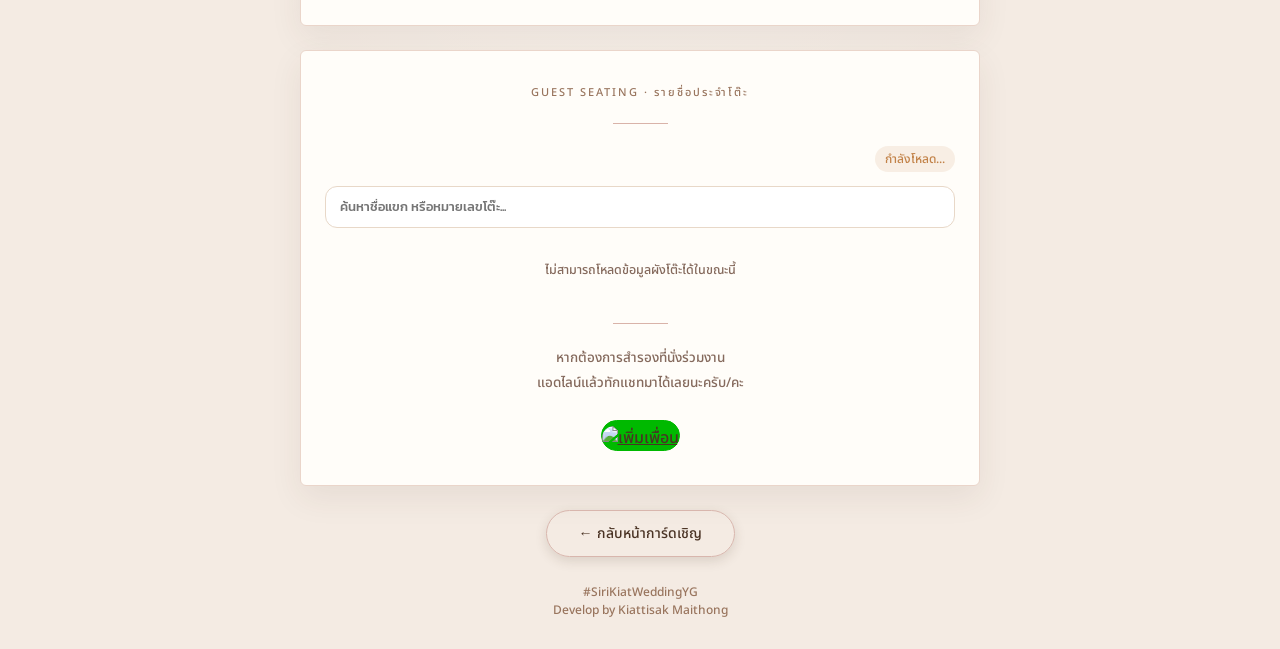
==== commit f80abfbd: "update wedding site and table page label" ====
--- a/table/index.html
+++ b/table/index.html
@@ -20,8 +20,8 @@
   <link href="https://fonts.googleapis.com/css2?family=Great+Vibes&family=MonteCarlo&family=Rochester&family=Stalemate&display=swap" rel="stylesheet">
 
   <!-- เชื่อมโยงไฟล์ CSS -->
-  <link rel="stylesheet" href="css/table.css">
-  <link rel="stylesheet" href="../css/style.css">
+  <link rel="stylesheet" href="css/table.css?v=2">
+  <link rel="stylesheet" href="../css/style.css?v=2">
 </head>
 <body>
   <main class="page-wrap">
@@ -39,6 +39,34 @@
 
       <div class="layout-frame">
         <img src="../img/table-layout.jpg" alt="ผังโต๊ะรับแขกงานแต่ง Siriyupha & Kiattisak">
+      </div>
+
+      <!-- คำอธิบายโซนที่นั่ง (Zone A - E) -->
+      <div class="zone-legend">
+        <div class="zone-badge zone-a">
+          <span class="zone-dot"></span>
+          <span class="zone-text"><strong>Zone A :</strong> VIP</span>
+        </div>
+
+        <div class="zone-badge zone-b">
+          <span class="zone-dot"></span>
+          <span class="zone-text"><strong>Zone B :</strong> ญาติผู้ใหญ่ / ชุมแพ</span>
+        </div>
+
+        <div class="zone-badge zone-c">
+          <span class="zone-dot"></span>
+          <span class="zone-text"><strong>Zone C :</strong> ญาติผู้ใหญ่ / ขอนแก่น</span>
+        </div>
+
+        <div class="zone-badge zone-d">
+          <span class="zone-dot"></span>
+          <span class="zone-text"><strong>Zone D :</strong> เนสท์เล่ / กลุ่มเพื่อนเจ้าสาว</span>
+        </div>
+
+        <div class="zone-badge zone-e">
+          <span class="zone-dot"></span>
+          <span class="zone-text"><strong>Zone E :</strong> ซีพีเอฟ / กลุ่มเพื่อนเจ้าบ่าว</span>
+        </div>
       </div>
     </section>
 
@@ -87,6 +115,6 @@
     </div>
   </main>
 
-  <script src="js/table.js"></script>
+  <script src="js/table.js?v=2"></script>
 </body>
 </html>
--- a/table/css/table.css
+++ b/table/css/table.css
@@ -234,4 +234,62 @@
 
 .guest-list li.is-vacant span.idx {
   color: #C0392B;
-}+}
+
+/* ==========================================
+   Zone Legend (5 แถว ชิดซ้าย บล็อกอยู่กึ่งกลาง)
+========================================== */
+.zone-legend {
+  display: flex;
+  flex-direction: column;
+  align-items: flex-start;
+  width: fit-content;
+  margin: 14px auto 0;
+  padding-top: 12px;
+  padding-left: 6px;
+  padding-right: 6px;
+  gap: 8px;
+}
+
+.zone-badge {
+  display: flex;
+  align-items: center;
+  justify-content: flex-start;
+  gap: 8px;
+  font-size: 12.5px;
+  color: var(--text-main);
+  text-align: left;
+}
+
+.zone-badge strong {
+  font-weight: 500;
+  color: var(--seal-dark);
+}
+
+.zone-dot {
+  flex-shrink: 0;
+  width: 11px;
+  height: 11px;
+  border-radius: 50%;
+}
+
+.zone-a .zone-dot { background: #F4C20D; }
+.zone-b .zone-dot { background: #C81010; }
+.zone-c .zone-dot { background: #0B3EC9; }
+.zone-d .zone-dot { background: #6B3A08; }
+.zone-e .zone-dot { background: #0D7A0D; }
+
+.table-no {
+  display: inline-flex;
+  align-items: center;
+  gap: 7px;
+  font-size: 14px;
+  font-weight: 500;
+  color: var(--seal-dark);
+}
+
+.zone-dot-a { background: #F4C20D; } /* โต๊ะ 1, 8 */
+.zone-dot-b { background: #C81010; } /* โต๊ะ 2-7 */
+.zone-dot-c { background: #0B3EC9; } /* โต๊ะ 9-14 */
+.zone-dot-d { background: #6B3A08; } /* โต๊ะ 15-21 */
+.zone-dot-e { background: #0D7A0D; } /* โต๊ะ 22-28 */
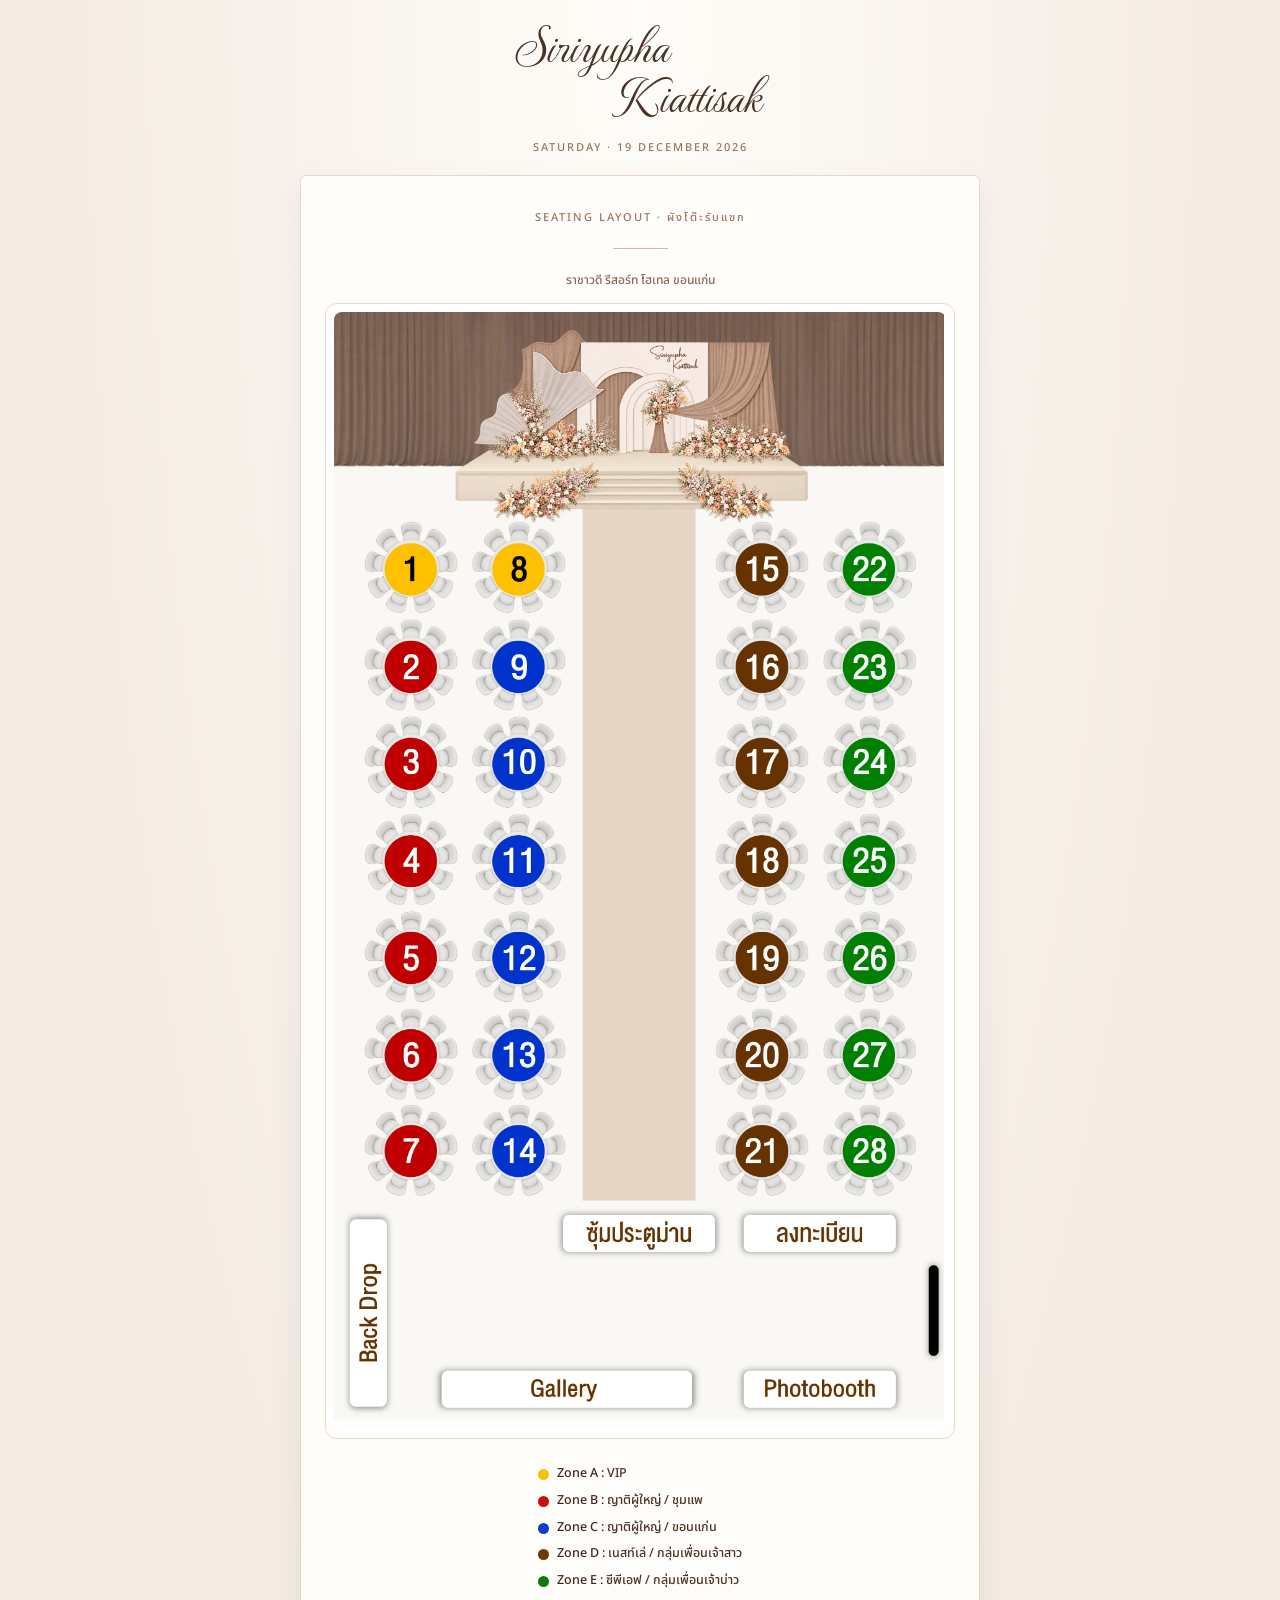
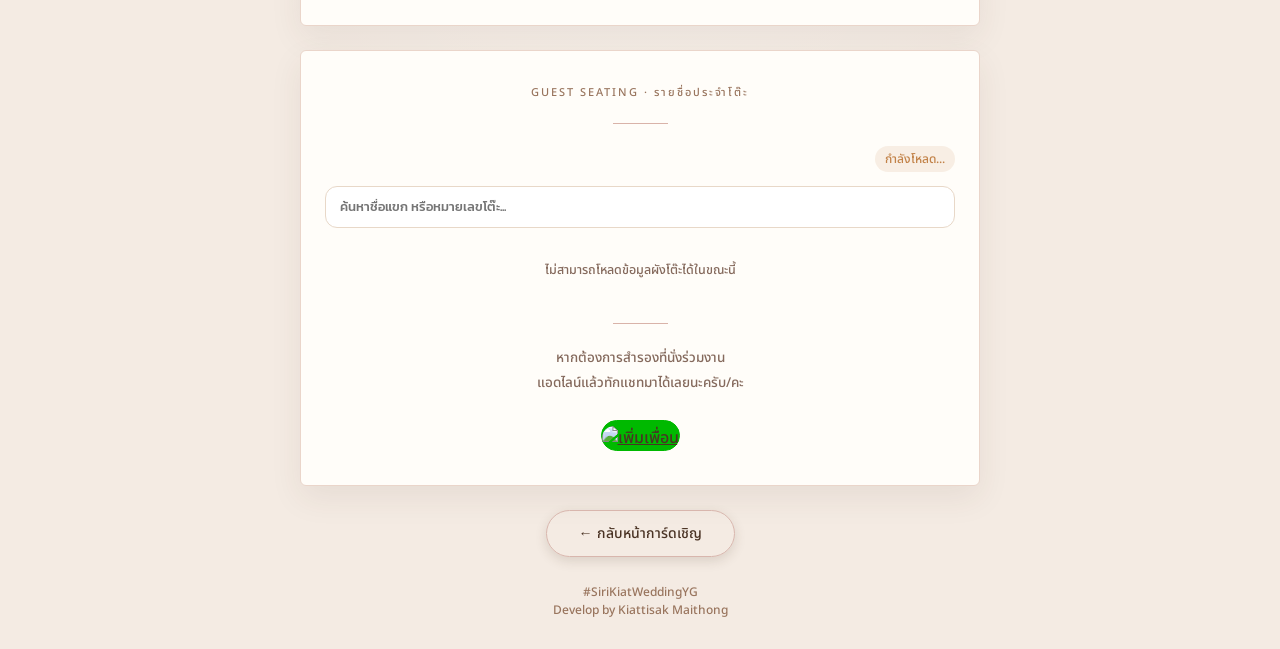
==== commit dfd84bb3: "update wedding site v3" ====
--- a/table/index.html
+++ b/table/index.html
@@ -20,8 +20,8 @@
   <link href="https://fonts.googleapis.com/css2?family=Great+Vibes&family=MonteCarlo&family=Rochester&family=Stalemate&display=swap" rel="stylesheet">
 
   <!-- เชื่อมโยงไฟล์ CSS -->
-  <link rel="stylesheet" href="css/table.css?v=2">
-  <link rel="stylesheet" href="../css/style.css?v=2">
+  <link rel="stylesheet" href="css/table.css?v=3">
+  <link rel="stylesheet" href="../css/style.css?v=3">
 </head>
 <body>
   <main class="page-wrap">
@@ -38,7 +38,7 @@
       <p class="subtitle">ราชาวดี รีสอร์ท โฮเทล ขอนแก่น</p>
 
       <div class="layout-frame">
-        <img src="../img/table-layout.jpg" alt="ผังโต๊ะรับแขกงานแต่ง Siriyupha & Kiattisak">
+        <img src="../img/table-layout.jpg?v=3" alt="ผังโต๊ะรับแขกงานแต่ง Siriyupha & Kiattisak">
       </div>
 
       <!-- คำอธิบายโซนที่นั่ง (Zone A - E) -->
@@ -115,6 +115,6 @@
     </div>
   </main>
 
-  <script src="js/table.js?v=2"></script>
+  <script src="js/table.js?v=3"></script>
 </body>
 </html>
